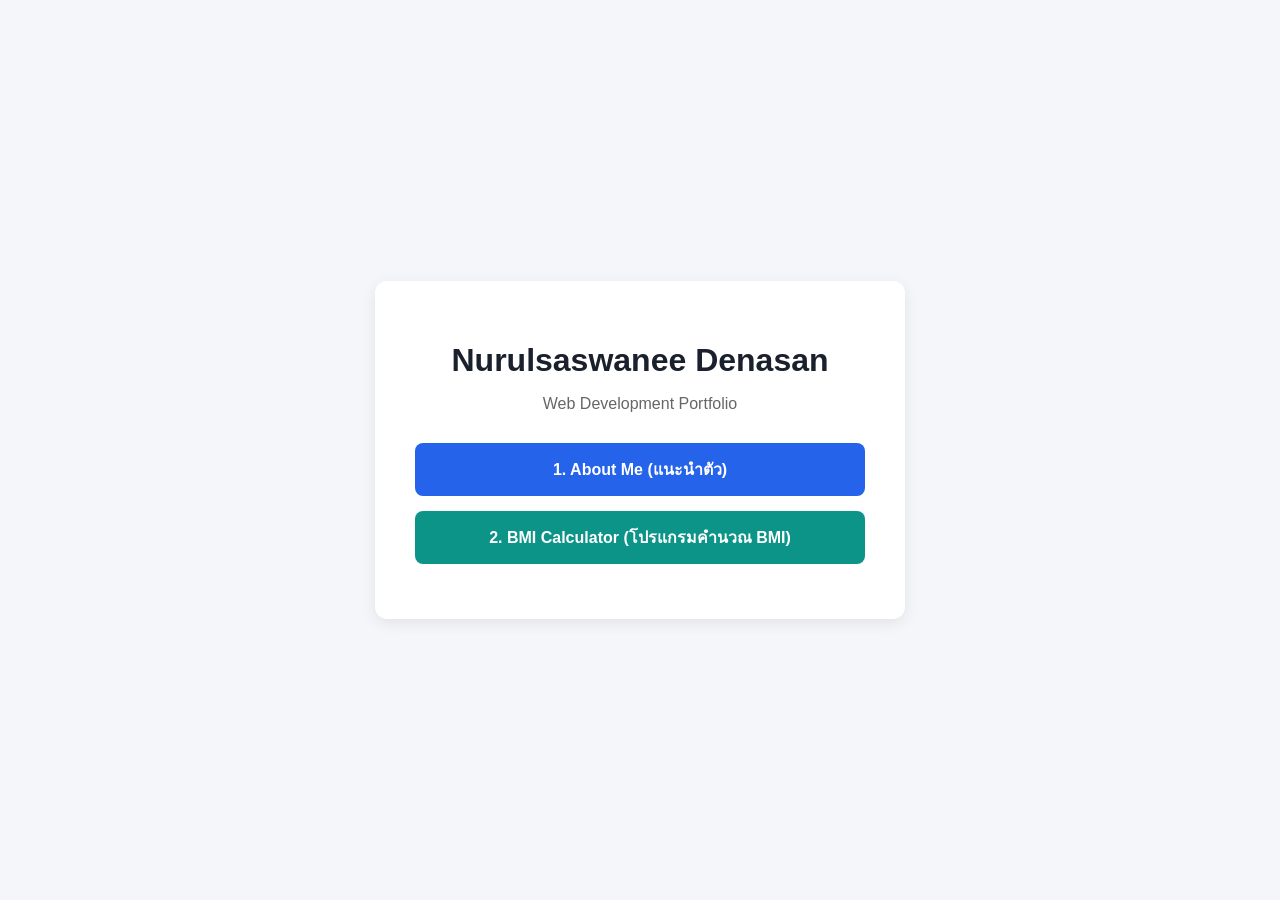
==== index.html @ c09f0534 "Create index.html" ====
<!DOCTYPE html>
<html lang="th">
<head>
    <meta charset="UTF-8">
    <meta name="viewport" content="width=device-width, initial-scale=1.0">
    <title>Nurulsaswanee - Web Portfolio</title>
    <style>
        body {
            font-family: 'Segoe UI', Tahoma, Geneva, Verdana, sans-serif;
            background-color: #f4f6f9;
            color: #333;
            display: flex;
            justify-content: center;
            align-items: center;
            min-height: 100vh;
            margin: 0;
        }
        .container {
            background: white;
            padding: 40px;
            border-radius: 12px;
            box-shadow: 0 4px 15px rgba(0,0,0,0.08);
            text-align: center;
            max-width: 450px;
            width: 90%;
        }
        h1 { margin-bottom: 8px; color: #1a202c; }
        p { color: #666; margin-bottom: 30px; }
        .btn {
            display: block;
            background-color: #2563eb;
            color: white;
            text-decoration: none;
            padding: 14px 20px;
            border-radius: 8px;
            margin-bottom: 15px;
            font-weight: 600;
            transition: background 0.2s;
        }
        .btn:hover { background-color: #1d4ed8; }
        .btn-secondary { background-color: #0d9488; }
        .btn-secondary:hover { background-color: #0f766e; }
    </style>
</head>
<body>
    <div class="container">
        <h1>Nurulsaswanee Denasan</h1>
        <p>Web Development Portfolio</p>
        
        <a href="Web/aboutme/aboutmeV4.html" class="btn">1. About Me (แนะนำตัว)</a>
        <a href="Web/bmiform/bmiform.html" class="btn btn-secondary">2. BMI Calculator (โปรแกรมคำนวณ BMI)</a>
    </div>
</body>
</html>
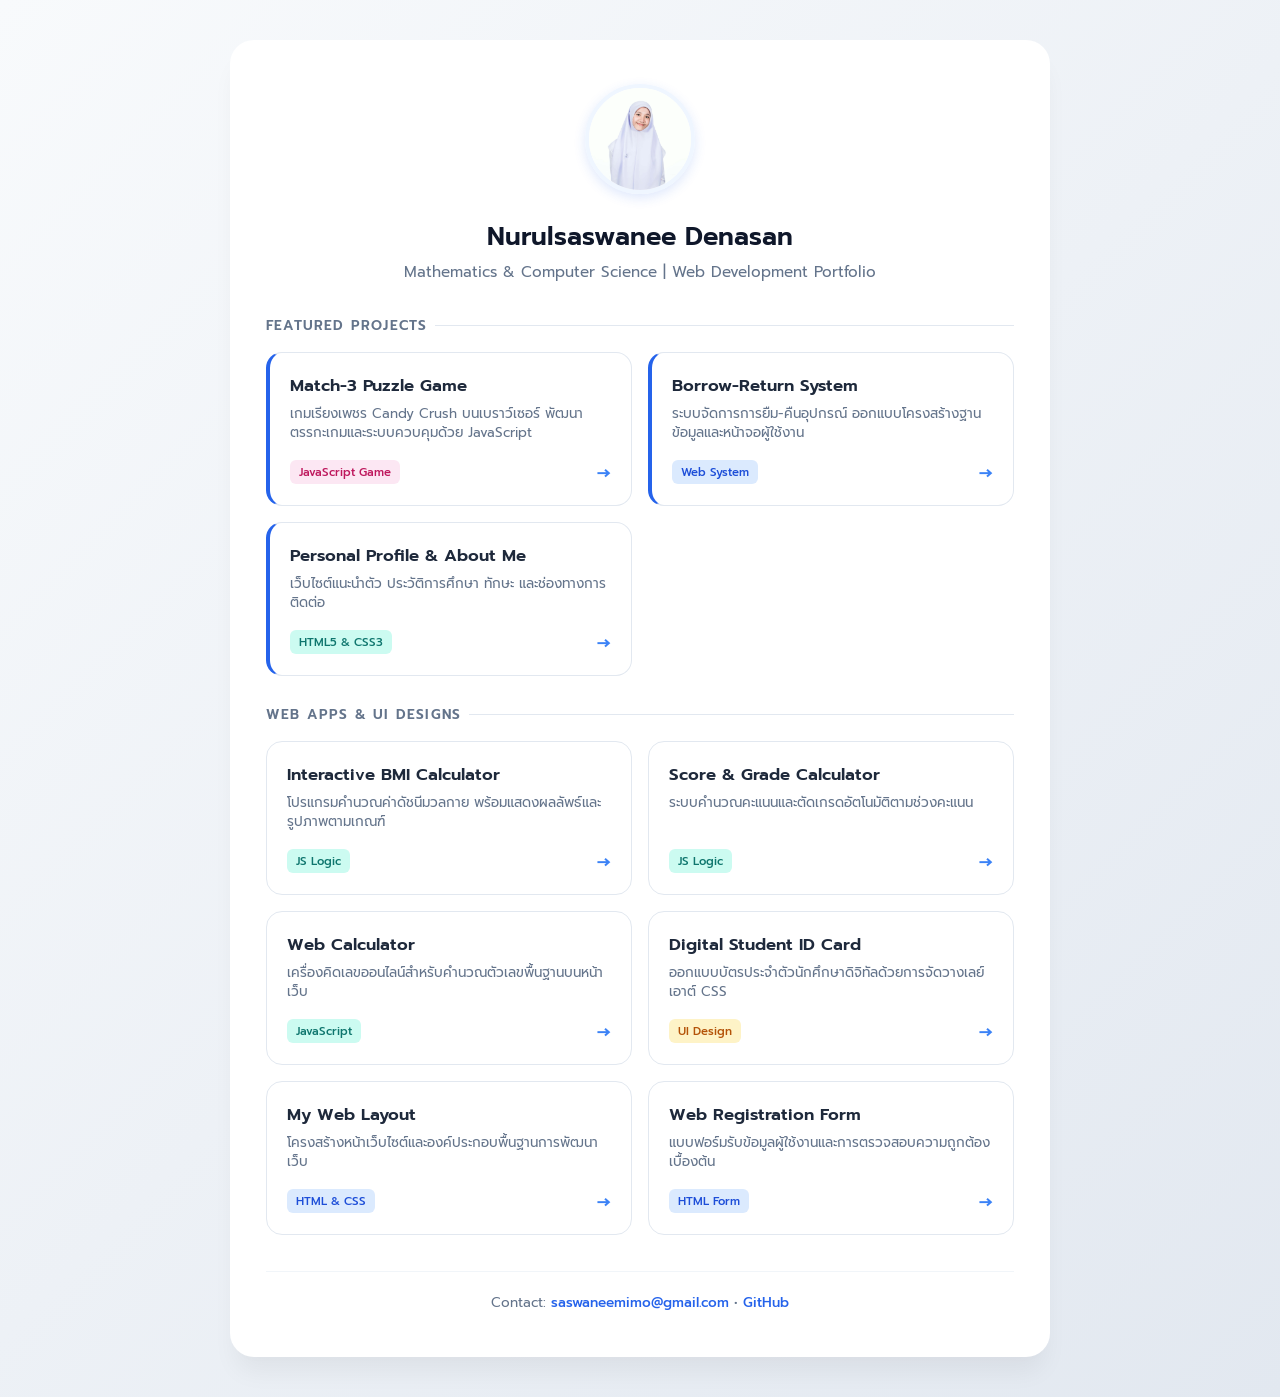
==== commit 47b04f4a: "index.html" ====
--- a/index.html
+++ b/index.html
@@ -3,52 +3,272 @@
 <head>
     <meta charset="UTF-8">
     <meta name="viewport" content="width=device-width, initial-scale=1.0">
-    <title>Nurulsaswanee - Web Portfolio</title>
+    <title>Nurulsaswanee Denasan | Web Portfolio</title>
+    <link href="https://fonts.googleapis.com/css2?family=Prompt:wght@300;400;500;600&display=swap" rel="stylesheet">
     <style>
+        * {
+            box-sizing: border-box;
+            margin: 0;
+            padding: 0;
+        }
         body {
-            font-family: 'Segoe UI', Tahoma, Geneva, Verdana, sans-serif;
-            background-color: #f4f6f9;
-            color: #333;
+            font-family: 'Prompt', sans-serif;
+            background: linear-gradient(135deg, #f8fafc 0%, #e2e8f0 100%);
+            color: #1e293b;
+            min-height: 100vh;
             display: flex;
             justify-content: center;
             align-items: center;
-            min-height: 100vh;
-            margin: 0;
-        }
-        .container {
-            background: white;
-            padding: 40px;
-            border-radius: 12px;
-            box-shadow: 0 4px 15px rgba(0,0,0,0.08);
+            padding: 40px 20px;
+        }
+        .portfolio-card {
+            background: #ffffff;
+            max-width: 820px;
+            width: 100%;
+            border-radius: 24px;
+            padding: 44px 36px;
+            box-shadow: 0 20px 25px -5px rgba(0, 0, 0, 0.05), 0 8px 10px -6px rgba(0, 0, 0, 0.01);
             text-align: center;
-            max-width: 450px;
-            width: 90%;
-        }
-        h1 { margin-bottom: 8px; color: #1a202c; }
-        p { color: #666; margin-bottom: 30px; }
-        .btn {
-            display: block;
-            background-color: #2563eb;
-            color: white;
+        }
+        .avatar {
+            width: 110px;
+            height: 110px;
+            border-radius: 50%;
+            object-fit: cover;
+            border: 4px solid #eff6ff;
+            box-shadow: 0 4px 12px rgba(37, 99, 235, 0.15);
+            margin-bottom: 16px;
+        }
+        .name {
+            font-size: 1.6rem;
+            font-weight: 600;
+            color: #0f172a;
+            margin-bottom: 4px;
+        }
+        .role {
+            font-size: 0.95rem;
+            color: #64748b;
+            margin-bottom: 32px;
+        }
+        .section-title {
+            font-size: 0.85rem;
+            text-transform: uppercase;
+            letter-spacing: 1.2px;
+            color: #64748b;
+            font-weight: 600;
+            margin: 28px 0 16px 0;
+            text-align: left;
+            display: flex;
+            align-items: center;
+            gap: 8px;
+        }
+        .section-title::after {
+            content: "";
+            flex: 1;
+            height: 1px;
+            background: #e2e8f0;
+        }
+        .project-grid {
+            display: grid;
+            grid-template-columns: repeat(auto-fit, minmax(240px, 1fr));
+            gap: 16px;
+        }
+        .project-item {
+            display: flex;
+            flex-direction: column;
+            justify-content: space-between;
+            padding: 20px;
+            border: 1px solid #e2e8f0;
+            border-radius: 16px;
             text-decoration: none;
-            padding: 14px 20px;
-            border-radius: 8px;
-            margin-bottom: 15px;
+            color: inherit;
+            background: #ffffff;
+            transition: all 0.25s ease;
+            text-align: left;
+        }
+        .project-item:hover {
+            border-color: #3b82f6;
+            background: #eff6ff;
+            transform: translateY(-3px);
+            box-shadow: 0 10px 15px -3px rgba(59, 130, 246, 0.12);
+        }
+        .project-item.featured {
+            border-left: 4px solid #2563eb;
+        }
+        .project-item h3 {
+            font-size: 1.05rem;
             font-weight: 600;
-            transition: background 0.2s;
-        }
-        .btn:hover { background-color: #1d4ed8; }
-        .btn-secondary { background-color: #0d9488; }
-        .btn-secondary:hover { background-color: #0f766e; }
+            color: #1e293b;
+            margin-bottom: 6px;
+        }
+        .project-item p {
+            font-size: 0.84rem;
+            color: #64748b;
+            line-height: 1.45;
+            margin-bottom: 16px;
+        }
+        .card-footer {
+            display: flex;
+            justify-content: space-between;
+            align-items: center;
+        }
+        .badge {
+            font-size: 0.72rem;
+            padding: 3px 9px;
+            border-radius: 6px;
+            background: #dbeafe;
+            color: #1d4ed8;
+            font-weight: 500;
+        }
+        .badge-pink { background: #fce7f3; color: #be185d; }
+        .badge-teal { background: #ccfbf1; color: #0f766e; }
+        .badge-amber { background: #fef3c7; color: #b45309; }
+        .arrow {
+            font-size: 1.1rem;
+            color: #3b82f6;
+            font-weight: bold;
+            transition: transform 0.2s ease;
+        }
+        .project-item:hover .arrow {
+            transform: translateX(4px);
+        }
+        .footer {
+            margin-top: 36px;
+            padding-top: 20px;
+            border-top: 1px solid #f1f5f9;
+            font-size: 0.85rem;
+            color: #64748b;
+        }
+        .footer a {
+            color: #2563eb;
+            text-decoration: none;
+            font-weight: 500;
+        }
+        .footer a:hover {
+            text-decoration: underline;
+        }
     </style>
 </head>
 <body>
-    <div class="container">
-        <h1>Nurulsaswanee Denasan</h1>
-        <p>Web Development Portfolio</p>
+
+    <div class="portfolio-card">
+        <img src="Web/aboutme/me.jpg" alt="Nurulsaswanee Denasan" class="avatar" onerror="this.style.display='none'">
         
-        <a href="Web/aboutme/aboutmeV4.html" class="btn">1. About Me (แนะนำตัว)</a>
-        <a href="Web/bmiform/bmiform.html" class="btn btn-secondary">2. BMI Calculator (โปรแกรมคำนวณ BMI)</a>
+        <h1 class="name">Nurulsaswanee Denasan</h1>
+        <p class="role">Mathematics & Computer Science | Web Development Portfolio</p>
+
+        <!-- หมวดที่ 1: โปรเจกต์เด่น -->
+        <div class="section-title">Featured Projects</div>
+        <div class="project-grid">
+            <a href="Web/Candy_Crush_Game.html" class="project-item featured">
+                <div>
+                    <h3>Match-3 Puzzle Game</h3>
+                    <p>เกมเรียงเพชร Candy Crush บนเบราว์เซอร์ พัฒนาตรรกะเกมและระบบควบคุมด้วย JavaScript</p>
+                </div>
+                <div class="card-footer">
+                    <span class="badge badge-pink">JavaScript Game</span>
+                    <span class="arrow">→</span>
+                </div>
+            </a>
+
+            <a href="Web/borrow-return_system/" class="project-item featured">
+                <div>
+                    <h3>Borrow-Return System</h3>
+                    <p>ระบบจัดการการยืม-คืนอุปกรณ์ ออกแบบโครงสร้างฐานข้อมูลและหน้าจอผู้ใช้งาน</p>
+                </div>
+                <div class="card-footer">
+                    <span class="badge">Web System</span>
+                    <span class="arrow">→</span>
+                </div>
+            </a>
+
+            <a href="Web/aboutme/aboutmeV4.html" class="project-item featured">
+                <div>
+                    <h3>Personal Profile & About Me</h3>
+                    <p>เว็บไซต์แนะนำตัว ประวัติการศึกษา ทักษะ และช่องทางการติดต่อ</p>
+                </div>
+                <div class="card-footer">
+                    <span class="badge badge-teal">HTML5 & CSS3</span>
+                    <span class="arrow">→</span>
+                </div>
+            </a>
+        </div>
+
+        <!-- หมวดที่ 2: เว็บแอปพลิเคชันและงานออกแบบ -->
+        <div class="section-title">Web Apps & UI Designs</div>
+        <div class="project-grid">
+            <a href="Web/bmiform/bmiform.html" class="project-item">
+                <div>
+                    <h3>Interactive BMI Calculator</h3>
+                    <p>โปรแกรมคำนวณค่าดัชนีมวลกาย พร้อมแสดงผลลัพธ์และรูปภาพตามเกณฑ์</p>
+                </div>
+                <div class="card-footer">
+                    <span class="badge badge-teal">JS Logic</span>
+                    <span class="arrow">→</span>
+                </div>
+            </a>
+
+            <a href="Web/score_grade/" class="project-item">
+                <div>
+                    <h3>Score & Grade Calculator</h3>
+                    <p>ระบบคำนวณคะแนนและตัดเกรดอัตโนมัติตามช่วงคะแนน</p>
+                </div>
+                <div class="card-footer">
+                    <span class="badge badge-teal">JS Logic</span>
+                    <span class="arrow">→</span>
+                </div>
+            </a>
+
+            <a href="Web/calculate.html" class="project-item">
+                <div>
+                    <h3>Web Calculator</h3>
+                    <p>เครื่องคิดเลขออนไลน์สำหรับคำนวณตัวเลขพื้นฐานบนหน้าเว็บ</p>
+                </div>
+                <div class="card-footer">
+                    <span class="badge badge-teal">JavaScript</span>
+                    <span class="arrow">→</span>
+                </div>
+            </a>
+
+            <a href="Web/mycard/" class="project-item">
+                <div>
+                    <h3>Digital Student ID Card</h3>
+                    <p>ออกแบบบัตรประจำตัวนักศึกษาดิจิทัลด้วยการจัดวางเลย์เอาต์ CSS</p>
+                </div>
+                <div class="card-footer">
+                    <span class="badge badge-amber">UI Design</span>
+                    <span class="arrow">→</span>
+                </div>
+            </a>
+
+            <a href="Web/myweb/" class="project-item">
+                <div>
+                    <h3>My Web Layout</h3>
+                    <p>โครงสร้างหน้าเว็บไซต์และองค์ประกอบพื้นฐานการพัฒนาเว็บ</p>
+                </div>
+                <div class="card-footer">
+                    <span class="badge">HTML & CSS</span>
+                    <span class="arrow">→</span>
+                </div>
+            </a>
+
+            <a href="Web/form/" class="project-item">
+                <div>
+                    <h3>Web Registration Form</h3>
+                    <p>แบบฟอร์มรับข้อมูลผู้ใช้งานและการตรวจสอบความถูกต้องเบื้องต้น</p>
+                </div>
+                <div class="card-footer">
+                    <span class="badge">HTML Form</span>
+                    <span class="arrow">→</span>
+                </div>
+            </a>
+        </div>
+
+        <div class="footer">
+            Contact: <a href="mailto:saswaneemimo@gmail.com">saswaneemimo@gmail.com</a> • 
+            <a href="https://github.com/Nurulsaswanee" target="_blank">GitHub</a>
+        </div>
     </div>
+
 </body>
 </html>
